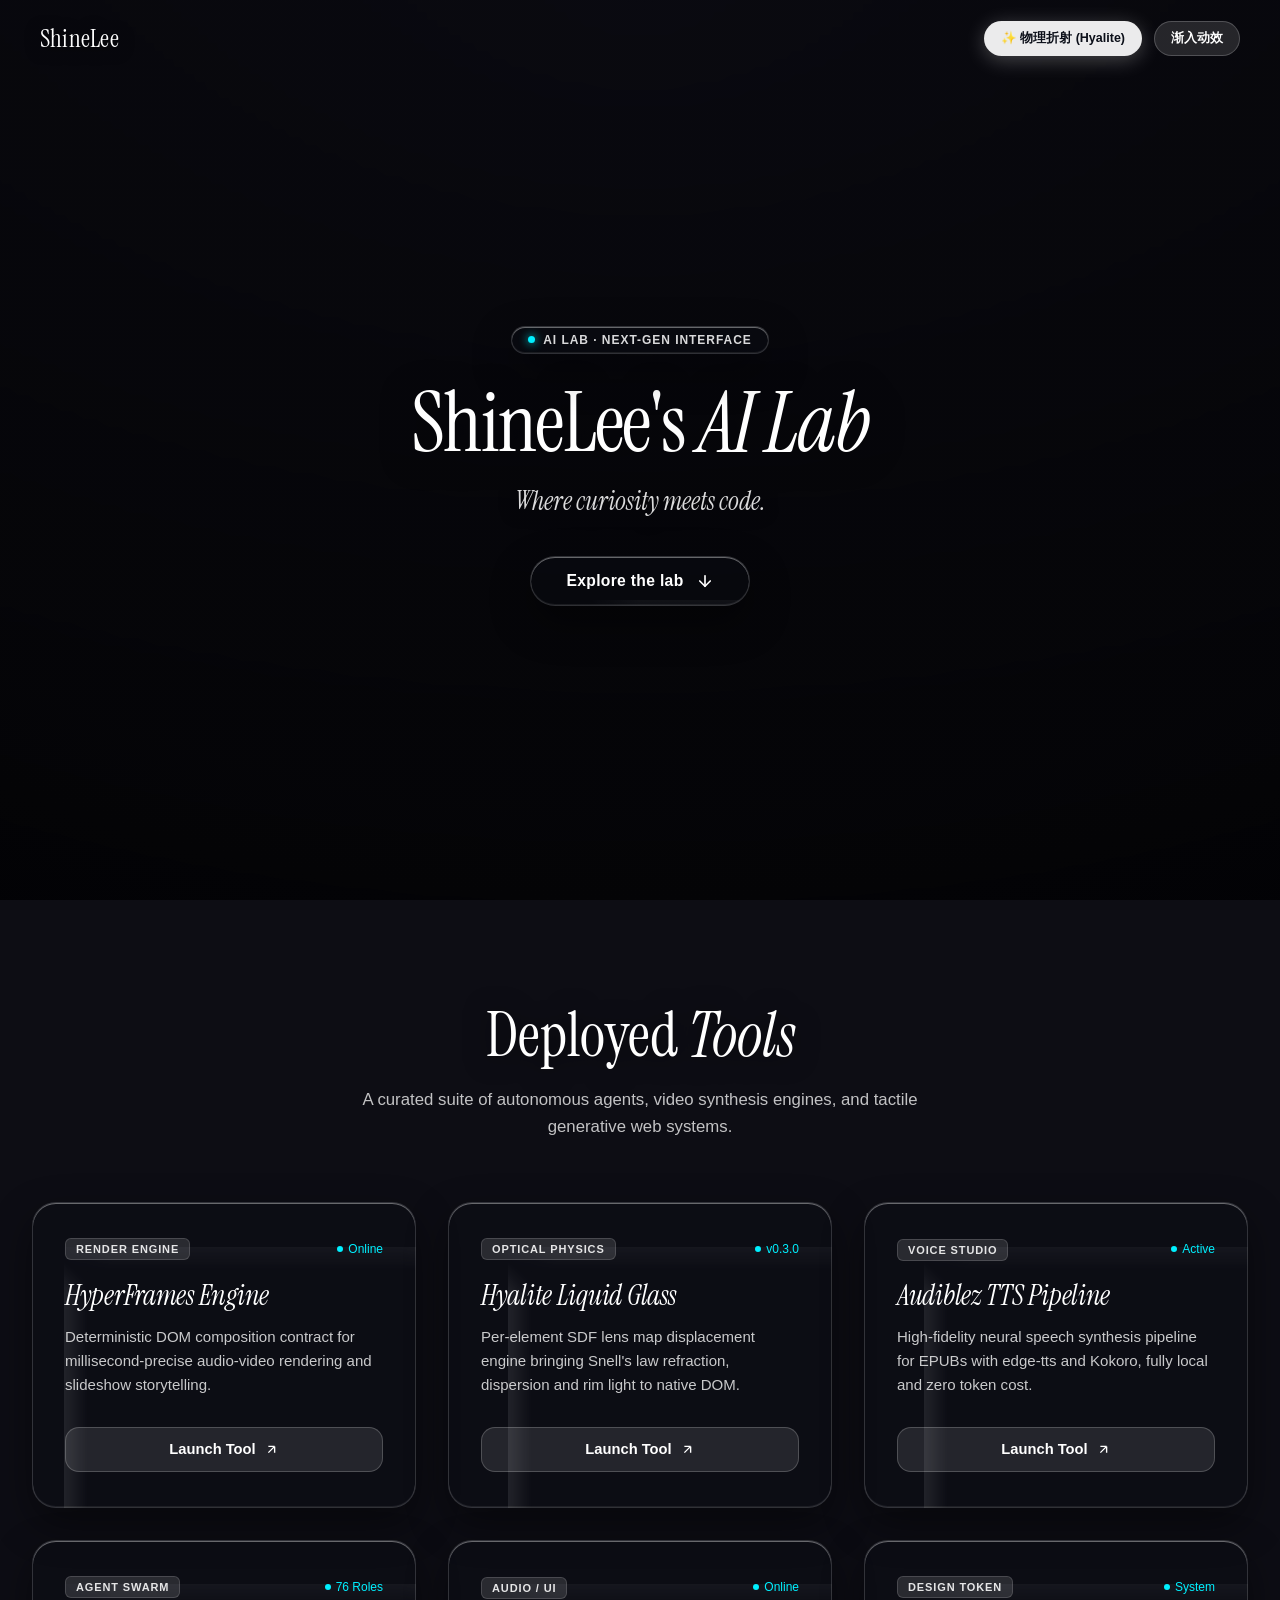
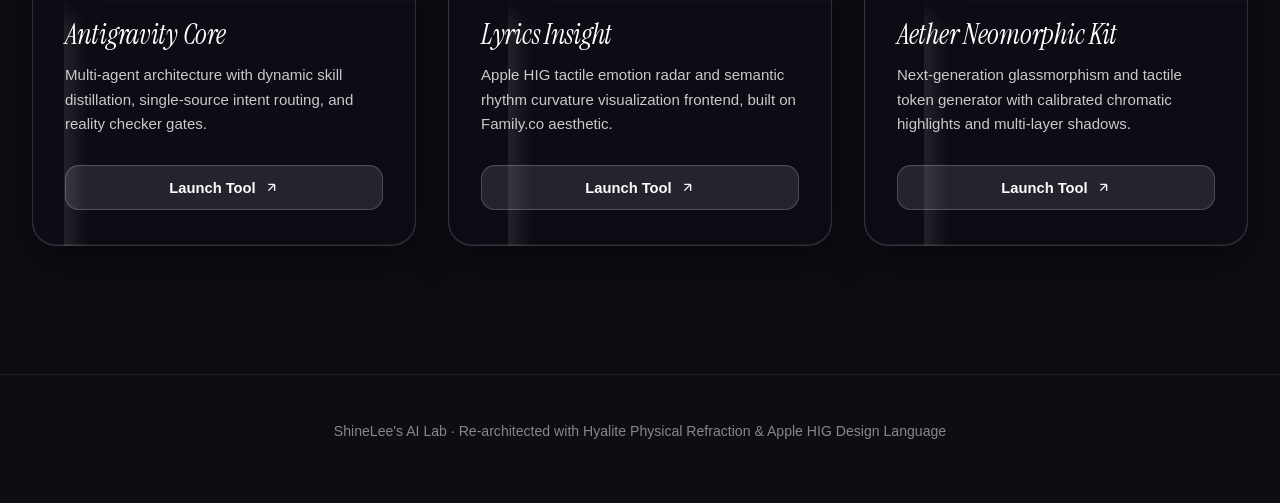
==== overview.html @ 32c7a0e2 "feat: 升级液态玻璃为 Hyalite 物理真实折射引擎 (Snell's Law Refraction)" ====
<!DOCTYPE html>
<html lang="zh-CN">
<head>
  <meta charset="UTF-8" />
  <meta name="viewport" content="width=device-width, initial-scale=1.0" />
  <meta name="description" content="ShineLee's AI Lab - Where curiosity meets code." />
  <meta name="theme-color" content="#0d0d14" />
  <title>ShineLee's AI Lab · Liquid Glass Redesign</title>

  <!-- 引入谷歌衬线字体与 Hyalite 物理折射引擎 -->
  <link rel="preconnect" href="https://fonts.googleapis.com">
  <link rel="preconnect" href="https://fonts.gstatic.com" crossorigin>
  <link href="https://fonts.googleapis.com/css2?family=Instrument+Serif:ital@0;1&display=swap" rel="stylesheet">
  <script src="hyalite.js"></script>

  <style>
    * { box-sizing: border-box; margin: 0; padding: 0; }
    html { scroll-behavior: smooth; }

    body {
      background: #0d0d14;
      min-height: 100vh;
      color: #f8fafc;
      font-family: -apple-system, BlinkMacSystemFont, 'SF Pro Text', 'Segoe UI', Roboto, 'PingFang SC', sans-serif;
      overflow-x: hidden;
      position: relative;
    }

    /* ---- 4K 原版高精度宇宙流体背景视频 ---- */
    #bgVideo {
      position: fixed;
      inset: 0;
      width: 100%;
      height: 100%;
      object-fit: cover;
      transform: scale(1.05);
      z-index: 0;
      opacity: 0;
      transition: opacity 1.2s cubic-bezier(0.16, 1, 0.3, 1);
    }

    .video-overlay {
      position: fixed;
      inset: 0;
      z-index: 1;
      pointer-events: none;
      background:
        radial-gradient(120% 120% at 50% 0%, rgba(10, 10, 18, 0.35) 0%, rgba(5, 5, 8, 0.72) 75%, rgba(2, 2, 4, 0.92) 100%),
        linear-gradient(180deg, rgba(0, 0, 0, 0.2) 0%, rgba(0, 0, 0, 0.65) 100%);
    }

    .serif { font-family: 'Instrument Serif', serif; }

    /* ---- 导航与顶部控件 ---- */
    .header-nav {
      position: fixed;
      top: 0;
      left: 0;
      right: 0;
      height: 76px;
      padding: 0 2.5rem;
      display: flex;
      align-items: center;
      justify-content: space-between;
      z-index: 100;
      pointer-events: none;
    }

    .wordmark {
      pointer-events: auto;
      font-size: 1.55rem;
      font-weight: 500;
      letter-spacing: 0.01em;
      color: #fff;
      text-decoration: none;
      text-shadow: 0 2px 16px rgba(0, 0, 0, 0.75);
      transition: opacity 0.2s ease, transform 0.2s ease;
    }
    .wordmark:hover { opacity: 0.85; transform: scale(0.98); }

    .top-controls {
      pointer-events: auto;
      display: flex;
      align-items: center;
      gap: 12px;
    }

    /* ---- 对比切换 HUD 按钮 ---- */
    .hud-btn {
      padding: 8px 16px;
      border-radius: 999px;
      font-size: 12.5px;
      font-weight: 600;
      cursor: pointer;
      display: inline-flex;
      align-items: center;
      gap: 6px;
      transition: all 0.25s cubic-bezier(0.16, 1, 0.3, 1);
      user-select: none;
    }

    .hud-btn.active-hyalite {
      background: rgba(255, 255, 255, 0.92);
      color: #0b0f19;
      border: 1px solid transparent;
      box-shadow: 0 4px 20px rgba(255, 255, 255, 0.25);
    }

    .hud-btn.active-plain {
      background: rgba(255, 100, 100, 0.2);
      color: #ff9999;
      border: 1px solid rgba(255, 100, 100, 0.4);
    }

    .hud-btn.secondary {
      background: rgba(255, 255, 255, 0.12);
      color: #fff;
      border: 1px solid rgba(255, 255, 255, 0.2);
    }
    .hud-btn.secondary:hover {
      background: rgba(255, 255, 255, 0.22);
    }

    /* ============================================================
       核心样式：真·物理液态玻璃 (Hyalite Mode)
       ============================================================ */
    .liquid-glass {
      /* 核心：优先消费 Hyalite 注入的 --hyalite 变量，实现斯涅尔物理折射 */
      backdrop-filter: var(--hyalite, blur(10px));
      -webkit-backdrop-filter: var(--hyalite, blur(10px));

      /* 真实玻璃微暗底色 + 顶部精密高光 */
      background: rgba(13, 14, 22, 0.38);
      border: 1px solid rgba(255, 255, 255, 0.16);
      box-shadow: 0 16px 40px rgba(0, 0, 0, 0.42),
                  inset 0 1px 0 rgba(255, 255, 255, 0.38),
                  inset 0 -1px 0 rgba(255, 255, 255, 0.08);
      border-radius: 24px;
      position: relative;
      overflow: hidden;
      transition: transform 0.3s cubic-bezier(0.16, 1, 0.3, 1),
                  box-shadow 0.3s ease,
                  background 0.3s ease;
    }

    /* ============================================================
       对标样式：原站模式 (Plain Blur Mode)
       ============================================================ */
    body.plain-mode .liquid-glass {
      backdrop-filter: blur(8px) !important;
      -webkit-backdrop-filter: blur(8px) !important;
      background: rgba(255, 255, 255, 0.02) !important;
      border: none !important;
      box-shadow: inset 0 1px 1px rgba(255, 255, 255, 0.12) !important;
    }
    body.plain-mode .liquid-glass::before {
      content: '';
      position: absolute;
      inset: 0;
      border-radius: inherit;
      padding: 1.4px;
      background: linear-gradient(
        180deg,
        rgba(255, 255, 255, 0.45) 0%,
        rgba(255, 255, 255, 0.15) 20%,
        rgba(255, 255, 255, 0) 40%,
        rgba(255, 255, 255, 0) 60%,
        rgba(255, 255, 255, 0.15) 80%,
        rgba(255, 255, 255, 0.45) 100%
      );
      -webkit-mask:
        linear-gradient(#fff 0 0) content-box,
        linear-gradient(#fff 0 0);
      -webkit-mask-composite: xor;
      mask-composite: exclude;
      pointer-events: none;
    }

    /* ---- Hero 视觉区 ---- */
    .hero {
      position: relative;
      z-index: 2;
      min-height: 100vh;
      display: flex;
      flex-direction: column;
      align-items: center;
      justify-content: center;
      text-align: center;
      padding: 6rem 1.5rem 4rem;
      gap: 1.2rem;
    }

    .hero-badge {
      display: inline-flex;
      align-items: center;
      gap: 8px;
      padding: 6px 16px;
      border-radius: 999px;
      font-size: 12px;
      font-weight: 600;
      letter-spacing: 0.08em;
      text-transform: uppercase;
      color: rgba(255, 255, 255, 0.85);
      margin-bottom: 0.5rem;
    }

    .hero-badge .dot {
      width: 7px;
      height: 7px;
      border-radius: 50%;
      background: #00f0ff;
      box-shadow: 0 0 10px #00f0ff;
      animation: pulse 2s infinite;
    }

    @keyframes pulse {
      0%, 100% { transform: scale(1); opacity: 1; }
      50% { transform: scale(1.4); opacity: 0.6; }
    }

    .hero-title {
      font-size: clamp(2.8rem, 7.5vw, 5.2rem);
      line-height: 1.02;
      color: #fff;
      font-weight: 400;
      letter-spacing: -0.02em;
      text-shadow: 0 4px 32px rgba(0, 0, 0, 0.6);
    }

    .hero-tagline {
      font-size: clamp(1.15rem, 2.4vw, 1.6rem);
      font-style: italic;
      color: rgba(255, 255, 255, 0.86);
      font-weight: 400;
      text-shadow: 0 2px 18px rgba(0, 0, 0, 0.65);
      max-width: 32rem;
    }

    .enter-btn {
      margin-top: 1.2rem;
      display: inline-flex;
      align-items: center;
      gap: 0.75rem;
      padding: 0.95rem 2.2rem;
      border-radius: 9999px;
      color: #fff;
      font-size: 0.98rem;
      font-weight: 600;
      letter-spacing: 0.02em;
      text-decoration: none;
      cursor: pointer;
    }

    .enter-btn:hover {
      transform: translateY(-3px) scale(1.02);
      box-shadow: 0 20px 50px rgba(0, 0, 0, 0.55),
                  inset 0 1px 0 rgba(255, 255, 255, 0.6);
      background: rgba(20, 22, 35, 0.45);
    }

    .enter-btn svg {
      width: 18px;
      height: 18px;
      transition: transform 0.25s ease;
    }
    .enter-btn:hover svg {
      transform: translateY(3px);
    }

    /* ---- Tools 工具卡片展示区 ---- */
    .tools-section {
      position: relative;
      z-index: 2;
      min-height: 100vh;
      padding: 6rem 2rem 8rem;
      max-width: 82rem;
      margin: 0 auto;
    }

    .section-header {
      text-align: center;
      margin-bottom: 3.8rem;
    }

    .section-title {
      font-size: clamp(2.4rem, 5vw, 3.8rem);
      color: #fff;
      margin-bottom: 0.75rem;
      font-weight: 400;
      text-shadow: 0 2px 24px rgba(0, 0, 0, 0.6);
    }

    .section-desc {
      font-size: 1.05rem;
      color: rgba(255, 255, 255, 0.75);
      max-width: 38rem;
      margin: 0 auto;
      line-height: 1.6;
    }

    /* ---- 响应式网格与工具卡片 ---- */
    .grid {
      display: grid;
      grid-template-columns: repeat(auto-fill, minmax(22rem, 1fr));
      gap: 2rem;
    }

    .repo-card {
      padding: 2.2rem 2rem;
      display: flex;
      flex-direction: column;
      justify-content: space-between;
      min-height: 16rem;
    }

    .repo-card:hover {
      transform: translateY(-6px);
      box-shadow: 0 26px 60px rgba(0, 0, 0, 0.55),
                  inset 0 1px 0 rgba(255, 255, 255, 0.5);
      background: rgba(20, 22, 36, 0.48);
    }

    .repo-meta {
      display: flex;
      align-items: center;
      justify-content: space-between;
      margin-bottom: 1.1rem;
    }

    .repo-badge {
      font-size: 11px;
      font-weight: 700;
      letter-spacing: 0.08em;
      text-transform: uppercase;
      padding: 4px 10px;
      border-radius: 6px;
      background: rgba(255, 255, 255, 0.12);
      color: rgba(255, 255, 255, 0.88);
      border: 1px solid rgba(255, 255, 255, 0.15);
    }

    .repo-status {
      font-size: 12px;
      color: #00f0ff;
      display: inline-flex;
      align-items: center;
      gap: 5px;
    }
    .repo-status::before {
      content: '';
      width: 6px;
      height: 6px;
      border-radius: 50%;
      background: #00f0ff;
    }

    .repo-name {
      font-size: 1.75rem;
      font-style: italic;
      color: #fff;
      margin-bottom: 0.65rem;
      font-weight: 400;
      letter-spacing: -0.01em;
    }

    .repo-desc {
      font-size: 0.94rem;
      color: rgba(255, 255, 255, 0.78);
      line-height: 1.62;
      margin-bottom: 1.8rem;
    }

    .repo-link {
      display: inline-flex;
      align-items: center;
      justify-content: center;
      gap: 8px;
      width: 100%;
      padding: 0.85rem 1.2rem;
      border-radius: 14px;
      background: rgba(255, 255, 255, 0.1);
      color: #fff;
      font-weight: 600;
      font-size: 0.92rem;
      border: 1px solid rgba(255, 255, 255, 0.2);
      text-decoration: none;
      transition: all 0.25s ease;
      cursor: pointer;
    }

    .repo-link:hover {
      background: rgba(255, 255, 255, 0.92);
      color: #0b0f19;
      border-color: transparent;
      transform: translateY(-2px);
      box-shadow: 0 8px 24px rgba(255, 255, 255, 0.25);
    }

    /* ---- 底部版权 ---- */
    footer {
      position: relative;
      z-index: 2;
      text-align: center;
      padding: 3rem 1.5rem 4rem;
      font-size: 0.88rem;
      color: rgba(255, 255, 255, 0.5);
      border-top: 1px solid rgba(255, 255, 255, 0.08);
    }
  </style>
</head>
<body>

  <!-- 4K 视频背景 -->
  <video
    id="bgVideo"
    autoplay
    loop
    muted
    playsinline
    preload="auto"
    src="https://d8j0ntlcm91z4.cloudfront.net/user_38xzZboKViGWJOttwIXH07lWA1P/hf_20260328_115001_bcdaa3b4-03de-47e7-ad63-ae3e392c32d4.mp4"
  ></video>
  <div class="video-overlay"></div>

  <!-- 顶部导航栏 -->
  <header class="header-nav">
    <a href="#" class="wordmark serif">ShineLee</a>

    <div class="top-controls">
      <!-- 模式对比切换按钮 -->
      <div class="hud-btn active-hyalite" id="toggleModeBtn">
        ✨ 物理折射 (Hyalite)
      </div>
      <!-- 渐入动画重演按钮 -->
      <div class="hud-btn secondary" id="btnMaterializeAll">
        渐入动效
      </div>
    </div>
  </header>

  <!-- Hero 首屏区域 -->
  <main class="hero">
    <div class="hero-badge liquid-glass">
      <span class="dot"></span>
      AI Lab · Next-Gen Interface
    </div>

    <h1 class="hero-title serif">ShineLee's <span class="serif" style="font-style:italic">AI Lab</span></h1>
    <p class="hero-tagline serif">Where curiosity meets code.</p>

    <a href="#tools" class="liquid-glass enter-btn" id="enterBtn">
      Explore the lab
      <svg viewBox="0 0 24 24" fill="none" stroke="currentColor" stroke-width="2.2" stroke-linecap="round" stroke-linejoin="round">
        <path d="M12 5v14"/><path d="m19 12-7 7-7-7"/>
      </svg>
    </a>
  </main>

  <!-- Tools 展示网格区域 -->
  <section class="tools-section" id="tools">
    <div class="section-header">
      <h2 class="section-title serif">Deployed <span class="serif" style="font-style:italic">Tools</span></h2>
      <p class="section-desc">
        A curated suite of autonomous agents, video synthesis engines, and tactile generative web systems.
      </p>
    </div>

    <div class="grid">
      <!-- Card 1 -->
      <div class="liquid-glass repo-card">
        <div>
          <div class="repo-meta">
            <span class="repo-badge">Render Engine</span>
            <span class="repo-status">Online</span>
          </div>
          <h3 class="repo-name serif">HyperFrames Engine</h3>
          <p class="repo-desc">
            Deterministic DOM composition contract for millisecond-precise audio-video rendering and slideshow storytelling.
          </p>
        </div>
        <a href="https://github.com/VII-Cae/hyalite--liquid-glass" class="repo-link" target="_blank">
          Launch Tool
          <svg width="15" height="15" viewBox="0 0 24 24" fill="none" stroke="currentColor" stroke-width="2.2"><path d="M7 17L17 7M17 7H7M17 7V17"/></svg>
        </a>
      </div>

      <!-- Card 2 -->
      <div class="liquid-glass repo-card">
        <div>
          <div class="repo-meta">
            <span class="repo-badge">Optical Physics</span>
            <span class="repo-status">v0.3.0</span>
          </div>
          <h3 class="repo-name serif">Hyalite Liquid Glass</h3>
          <p class="repo-desc">
            Per-element SDF lens map displacement engine bringing Snell's law refraction, dispersion and rim light to native DOM.
          </p>
        </div>
        <a href="quickstart.html" class="repo-link">
          Launch Tool
          <svg width="15" height="15" viewBox="0 0 24 24" fill="none" stroke="currentColor" stroke-width="2.2"><path d="M7 17L17 7M17 7H7M17 7V17"/></svg>
        </a>
      </div>

      <!-- Card 3 -->
      <div class="liquid-glass repo-card">
        <div>
          <div class="repo-meta">
            <span class="repo-badge">Voice Studio</span>
            <span class="repo-status">Active</span>
          </div>
          <h3 class="repo-name serif">Audiblez TTS Pipeline</h3>
          <p class="repo-desc">
            High-fidelity neural speech synthesis pipeline for EPUBs with edge-tts and Kokoro, fully local and zero token cost.
          </p>
        </div>
        <a href="#" class="repo-link">
          Launch Tool
          <svg width="15" height="15" viewBox="0 0 24 24" fill="none" stroke="currentColor" stroke-width="2.2"><path d="M7 17L17 7M17 7H7M17 7V17"/></svg>
        </a>
      </div>

      <!-- Card 4 -->
      <div class="liquid-glass repo-card">
        <div>
          <div class="repo-meta">
            <span class="repo-badge">Agent Swarm</span>
            <span class="repo-status">76 Roles</span>
          </div>
          <h3 class="repo-name serif">Antigravity Core</h3>
          <p class="repo-desc">
            Multi-agent architecture with dynamic skill distillation, single-source intent routing, and reality checker gates.
          </p>
        </div>
        <a href="#" class="repo-link">
          Launch Tool
          <svg width="15" height="15" viewBox="0 0 24 24" fill="none" stroke="currentColor" stroke-width="2.2"><path d="M7 17L17 7M17 7H7M17 7V17"/></svg>
        </a>
      </div>

      <!-- Card 5 -->
      <div class="liquid-glass repo-card">
        <div>
          <div class="repo-meta">
            <span class="repo-badge">Audio / UI</span>
            <span class="repo-status">Online</span>
          </div>
          <h3 class="repo-name serif">Lyrics Insight</h3>
          <p class="repo-desc">
            Apple HIG tactile emotion radar and semantic rhythm curvature visualization frontend, built on Family.co aesthetic.
          </p>
        </div>
        <a href="#" class="repo-link">
          Launch Tool
          <svg width="15" height="15" viewBox="0 0 24 24" fill="none" stroke="currentColor" stroke-width="2.2"><path d="M7 17L17 7M17 7H7M17 7V17"/></svg>
        </a>
      </div>

      <!-- Card 6 -->
      <div class="liquid-glass repo-card">
        <div>
          <div class="repo-meta">
            <span class="repo-badge">Design Token</span>
            <span class="repo-status">System</span>
          </div>
          <h3 class="repo-name serif">Aether Neomorphic Kit</h3>
          <p class="repo-desc">
            Next-generation glassmorphism and tactile token generator with calibrated chromatic highlights and multi-layer shadows.
          </p>
        </div>
        <a href="#" class="repo-link">
          Launch Tool
          <svg width="15" height="15" viewBox="0 0 24 24" fill="none" stroke="currentColor" stroke-width="2.2"><path d="M7 17L17 7M17 7H7M17 7V17"/></svg>
        </a>
      </div>
    </div>
  </section>

  <footer>
    <p>ShineLee's AI Lab · Re-architected with Hyalite Physical Refraction & Apple HIG Design Language</p>
  </footer>

  <script>
    // ============================================================
    // 1. 视频加载与淡入系统
    // ============================================================
    const video = document.getElementById('bgVideo');
    video.addEventListener('canplay', () => {
      video.style.opacity = '1';
    });
    // 兜底重试
    video.play().catch(() => {
      const retry = () => { video.play(); window.removeEventListener('click', retry); };
      window.addEventListener('click', retry);
    });

    // ============================================================
    // 2. 激活 Hyalite 物理折射引擎
    // ============================================================
    const HYALITE_OPTS = {
      bevel: 24,       // 24px 倒角宽度
      thickness: 15,   // 15px 玻璃厚度，产生充盈的向内拉扯偏折
      blur: 1,         // 1px 中心微磨砂（文字极其清晰）
      dispersion: 0.08,// 8% 三原色色散微彩虹
      rim: 0.42,       // 0.42 几何法线高光
      light: -145,     // 左下方逆光投射，打造浮空感
      smooth: 1,       // 开启两段式位移抗锯齿
      materialize: 450 // 450ms 入场折射渐入
    };

    let watcher = null;
    let isHyaliteOn = true;

    function enableHyalite() {
      document.body.classList.remove('plain-mode');
      watcher = Hyalite.watch(document.body, '.liquid-glass', HYALITE_OPTS);
      isHyaliteOn = true;
    }

    function disableHyalite() {
      if (watcher) watcher.stop();
      Hyalite.unwatch();
      document.querySelectorAll('.liquid-glass').forEach(el => {
        Hyalite.detach(el);
      });
      document.body.classList.add('plain-mode');
      isHyaliteOn = false;
    }

    // 页面引导挂载
    enableHyalite();

    // ============================================================
    // 3. 对比切换模式 (Hyalite 真实折射 vs 原站纯模糊)
    // ============================================================
    const toggleBtn = document.getElementById('toggleModeBtn');
    toggleBtn.addEventListener('click', () => {
      if (isHyaliteOn) {
        disableHyalite();
        toggleBtn.textContent = '❌ 原站模式 (纯高斯模糊)';
        toggleBtn.className = 'hud-btn active-plain';
      } else {
        enableHyalite();
        toggleBtn.textContent = '✨ 物理折射 (Hyalite)';
        toggleBtn.className = 'hud-btn active-hyalite';
      }
    });

    // ============================================================
    // 4. 重放渐入动效
    // ============================================================
    document.getElementById('btnMaterializeAll').addEventListener('click', () => {
      if (!isHyaliteOn) enableHyalite();
      document.querySelectorAll('.liquid-glass').forEach(el => {
        Hyalite.detach(el);
        Hyalite.attach(el, Object.assign({}, HYALITE_OPTS, { materialize: 500 }));
      });
    });
  </script>
</body>
</html>
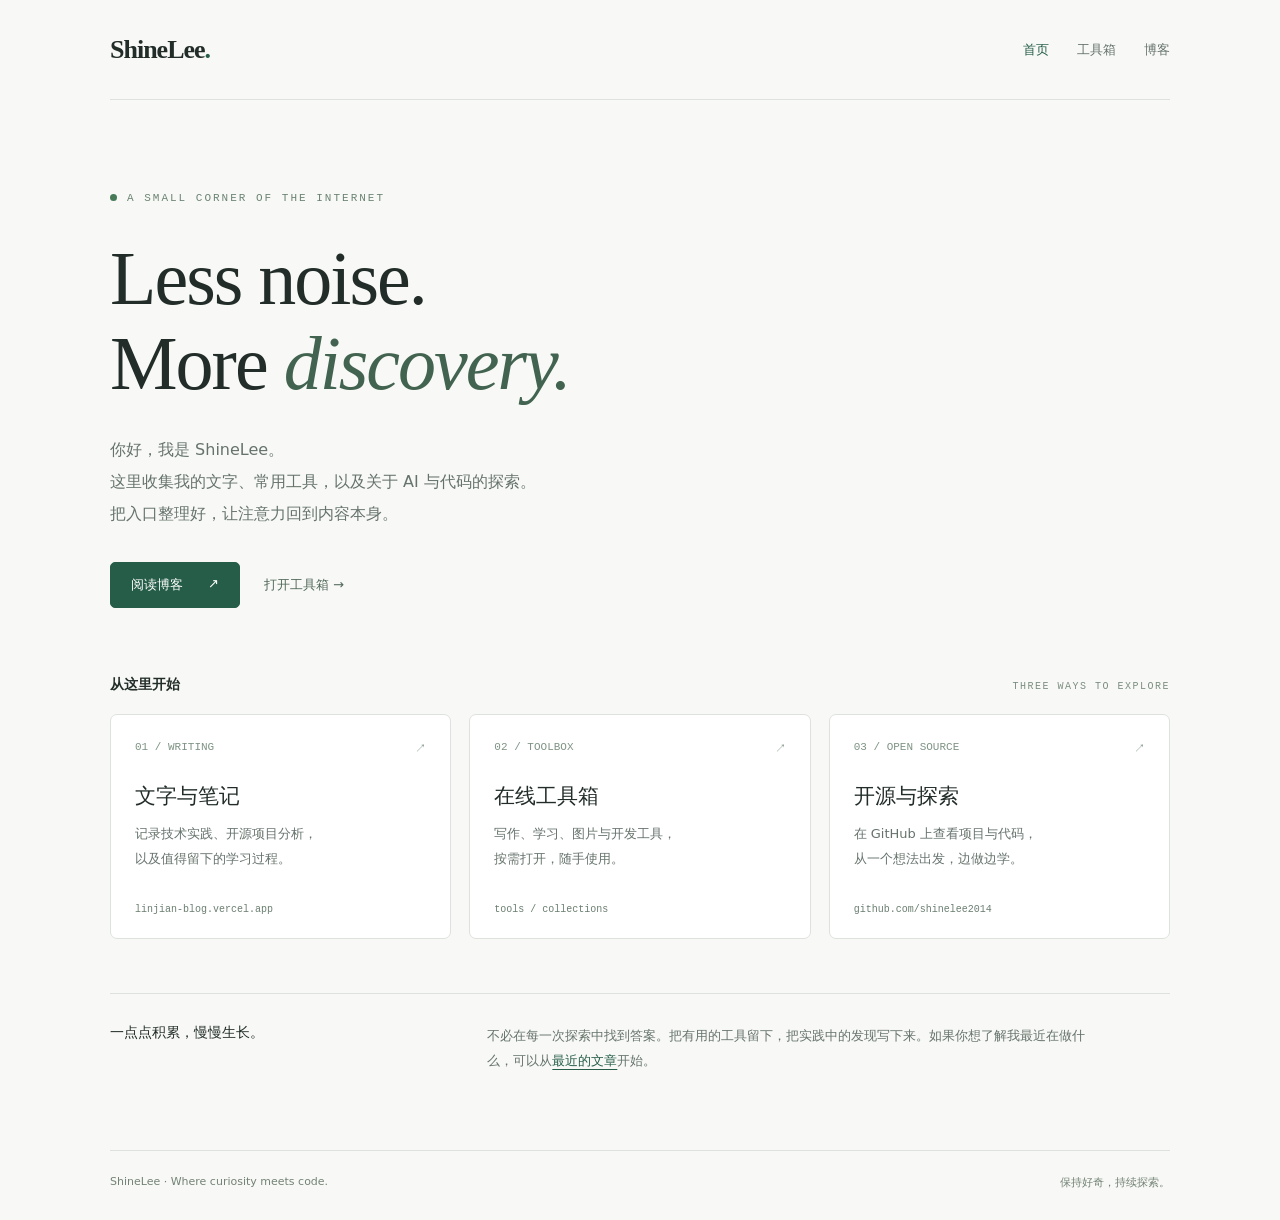
==== commit 90f484d1: "Simplify personal portal and serve tool directory without runtime API calls" ====
--- a/overview.html
+++ b/overview.html
@@ -1,661 +1,3 @@
-<!DOCTYPE html>
-<html lang="zh-CN">
-<head>
-  <meta charset="UTF-8" />
-  <meta name="viewport" content="width=device-width, initial-scale=1.0" />
-  <meta name="description" content="ShineLee's AI Lab - Where curiosity meets code." />
-  <meta name="theme-color" content="#0d0d14" />
-  <title>ShineLee's AI Lab · Liquid Glass Redesign</title>
-
-  <!-- 引入谷歌衬线字体与 Hyalite 物理折射引擎 -->
-  <link rel="preconnect" href="https://fonts.googleapis.com">
-  <link rel="preconnect" href="https://fonts.gstatic.com" crossorigin>
-  <link href="https://fonts.googleapis.com/css2?family=Instrument+Serif:ital@0;1&display=swap" rel="stylesheet">
-  <script src="hyalite.js"></script>
-
-  <style>
-    * { box-sizing: border-box; margin: 0; padding: 0; }
-    html { scroll-behavior: smooth; }
-
-    body {
-      background: #0d0d14;
-      min-height: 100vh;
-      color: #f8fafc;
-      font-family: -apple-system, BlinkMacSystemFont, 'SF Pro Text', 'Segoe UI', Roboto, 'PingFang SC', sans-serif;
-      overflow-x: hidden;
-      position: relative;
-    }
-
-    /* ---- 4K 原版高精度宇宙流体背景视频 ---- */
-    #bgVideo {
-      position: fixed;
-      inset: 0;
-      width: 100%;
-      height: 100%;
-      object-fit: cover;
-      transform: scale(1.05);
-      z-index: 0;
-      opacity: 0;
-      transition: opacity 1.2s cubic-bezier(0.16, 1, 0.3, 1);
-    }
-
-    .video-overlay {
-      position: fixed;
-      inset: 0;
-      z-index: 1;
-      pointer-events: none;
-      background:
-        radial-gradient(120% 120% at 50% 0%, rgba(10, 10, 18, 0.35) 0%, rgba(5, 5, 8, 0.72) 75%, rgba(2, 2, 4, 0.92) 100%),
-        linear-gradient(180deg, rgba(0, 0, 0, 0.2) 0%, rgba(0, 0, 0, 0.65) 100%);
-    }
-
-    .serif { font-family: 'Instrument Serif', serif; }
-
-    /* ---- 导航与顶部控件 ---- */
-    .header-nav {
-      position: fixed;
-      top: 0;
-      left: 0;
-      right: 0;
-      height: 76px;
-      padding: 0 2.5rem;
-      display: flex;
-      align-items: center;
-      justify-content: space-between;
-      z-index: 100;
-      pointer-events: none;
-    }
-
-    .wordmark {
-      pointer-events: auto;
-      font-size: 1.55rem;
-      font-weight: 500;
-      letter-spacing: 0.01em;
-      color: #fff;
-      text-decoration: none;
-      text-shadow: 0 2px 16px rgba(0, 0, 0, 0.75);
-      transition: opacity 0.2s ease, transform 0.2s ease;
-    }
-    .wordmark:hover { opacity: 0.85; transform: scale(0.98); }
-
-    .top-controls {
-      pointer-events: auto;
-      display: flex;
-      align-items: center;
-      gap: 12px;
-    }
-
-    /* ---- 对比切换 HUD 按钮 ---- */
-    .hud-btn {
-      padding: 8px 16px;
-      border-radius: 999px;
-      font-size: 12.5px;
-      font-weight: 600;
-      cursor: pointer;
-      display: inline-flex;
-      align-items: center;
-      gap: 6px;
-      transition: all 0.25s cubic-bezier(0.16, 1, 0.3, 1);
-      user-select: none;
-    }
-
-    .hud-btn.active-hyalite {
-      background: rgba(255, 255, 255, 0.92);
-      color: #0b0f19;
-      border: 1px solid transparent;
-      box-shadow: 0 4px 20px rgba(255, 255, 255, 0.25);
-    }
-
-    .hud-btn.active-plain {
-      background: rgba(255, 100, 100, 0.2);
-      color: #ff9999;
-      border: 1px solid rgba(255, 100, 100, 0.4);
-    }
-
-    .hud-btn.secondary {
-      background: rgba(255, 255, 255, 0.12);
-      color: #fff;
-      border: 1px solid rgba(255, 255, 255, 0.2);
-    }
-    .hud-btn.secondary:hover {
-      background: rgba(255, 255, 255, 0.22);
-    }
-
-    /* ============================================================
-       核心样式：真·物理液态玻璃 (Hyalite Mode)
-       ============================================================ */
-    .liquid-glass {
-      /* 核心：优先消费 Hyalite 注入的 --hyalite 变量，实现斯涅尔物理折射 */
-      backdrop-filter: var(--hyalite, blur(10px));
-      -webkit-backdrop-filter: var(--hyalite, blur(10px));
-
-      /* 真实玻璃微暗底色 + 顶部精密高光 */
-      background: rgba(13, 14, 22, 0.38);
-      border: 1px solid rgba(255, 255, 255, 0.16);
-      box-shadow: 0 16px 40px rgba(0, 0, 0, 0.42),
-                  inset 0 1px 0 rgba(255, 255, 255, 0.38),
-                  inset 0 -1px 0 rgba(255, 255, 255, 0.08);
-      border-radius: 24px;
-      position: relative;
-      overflow: hidden;
-      transition: transform 0.3s cubic-bezier(0.16, 1, 0.3, 1),
-                  box-shadow 0.3s ease,
-                  background 0.3s ease;
-    }
-
-    /* ============================================================
-       对标样式：原站模式 (Plain Blur Mode)
-       ============================================================ */
-    body.plain-mode .liquid-glass {
-      backdrop-filter: blur(8px) !important;
-      -webkit-backdrop-filter: blur(8px) !important;
-      background: rgba(255, 255, 255, 0.02) !important;
-      border: none !important;
-      box-shadow: inset 0 1px 1px rgba(255, 255, 255, 0.12) !important;
-    }
-    body.plain-mode .liquid-glass::before {
-      content: '';
-      position: absolute;
-      inset: 0;
-      border-radius: inherit;
-      padding: 1.4px;
-      background: linear-gradient(
-        180deg,
-        rgba(255, 255, 255, 0.45) 0%,
-        rgba(255, 255, 255, 0.15) 20%,
-        rgba(255, 255, 255, 0) 40%,
-        rgba(255, 255, 255, 0) 60%,
-        rgba(255, 255, 255, 0.15) 80%,
-        rgba(255, 255, 255, 0.45) 100%
-      );
-      -webkit-mask:
-        linear-gradient(#fff 0 0) content-box,
-        linear-gradient(#fff 0 0);
-      -webkit-mask-composite: xor;
-      mask-composite: exclude;
-      pointer-events: none;
-    }
-
-    /* ---- Hero 视觉区 ---- */
-    .hero {
-      position: relative;
-      z-index: 2;
-      min-height: 100vh;
-      display: flex;
-      flex-direction: column;
-      align-items: center;
-      justify-content: center;
-      text-align: center;
-      padding: 6rem 1.5rem 4rem;
-      gap: 1.2rem;
-    }
-
-    .hero-badge {
-      display: inline-flex;
-      align-items: center;
-      gap: 8px;
-      padding: 6px 16px;
-      border-radius: 999px;
-      font-size: 12px;
-      font-weight: 600;
-      letter-spacing: 0.08em;
-      text-transform: uppercase;
-      color: rgba(255, 255, 255, 0.85);
-      margin-bottom: 0.5rem;
-    }
-
-    .hero-badge .dot {
-      width: 7px;
-      height: 7px;
-      border-radius: 50%;
-      background: #00f0ff;
-      box-shadow: 0 0 10px #00f0ff;
-      animation: pulse 2s infinite;
-    }
-
-    @keyframes pulse {
-      0%, 100% { transform: scale(1); opacity: 1; }
-      50% { transform: scale(1.4); opacity: 0.6; }
-    }
-
-    .hero-title {
-      font-size: clamp(2.8rem, 7.5vw, 5.2rem);
-      line-height: 1.02;
-      color: #fff;
-      font-weight: 400;
-      letter-spacing: -0.02em;
-      text-shadow: 0 4px 32px rgba(0, 0, 0, 0.6);
-    }
-
-    .hero-tagline {
-      font-size: clamp(1.15rem, 2.4vw, 1.6rem);
-      font-style: italic;
-      color: rgba(255, 255, 255, 0.86);
-      font-weight: 400;
-      text-shadow: 0 2px 18px rgba(0, 0, 0, 0.65);
-      max-width: 32rem;
-    }
-
-    .enter-btn {
-      margin-top: 1.2rem;
-      display: inline-flex;
-      align-items: center;
-      gap: 0.75rem;
-      padding: 0.95rem 2.2rem;
-      border-radius: 9999px;
-      color: #fff;
-      font-size: 0.98rem;
-      font-weight: 600;
-      letter-spacing: 0.02em;
-      text-decoration: none;
-      cursor: pointer;
-    }
-
-    .enter-btn:hover {
-      transform: translateY(-3px) scale(1.02);
-      box-shadow: 0 20px 50px rgba(0, 0, 0, 0.55),
-                  inset 0 1px 0 rgba(255, 255, 255, 0.6);
-      background: rgba(20, 22, 35, 0.45);
-    }
-
-    .enter-btn svg {
-      width: 18px;
-      height: 18px;
-      transition: transform 0.25s ease;
-    }
-    .enter-btn:hover svg {
-      transform: translateY(3px);
-    }
-
-    /* ---- Tools 工具卡片展示区 ---- */
-    .tools-section {
-      position: relative;
-      z-index: 2;
-      min-height: 100vh;
-      padding: 6rem 2rem 8rem;
-      max-width: 82rem;
-      margin: 0 auto;
-    }
-
-    .section-header {
-      text-align: center;
-      margin-bottom: 3.8rem;
-    }
-
-    .section-title {
-      font-size: clamp(2.4rem, 5vw, 3.8rem);
-      color: #fff;
-      margin-bottom: 0.75rem;
-      font-weight: 400;
-      text-shadow: 0 2px 24px rgba(0, 0, 0, 0.6);
-    }
-
-    .section-desc {
-      font-size: 1.05rem;
-      color: rgba(255, 255, 255, 0.75);
-      max-width: 38rem;
-      margin: 0 auto;
-      line-height: 1.6;
-    }
-
-    /* ---- 响应式网格与工具卡片 ---- */
-    .grid {
-      display: grid;
-      grid-template-columns: repeat(auto-fill, minmax(22rem, 1fr));
-      gap: 2rem;
-    }
-
-    .repo-card {
-      padding: 2.2rem 2rem;
-      display: flex;
-      flex-direction: column;
-      justify-content: space-between;
-      min-height: 16rem;
-    }
-
-    .repo-card:hover {
-      transform: translateY(-6px);
-      box-shadow: 0 26px 60px rgba(0, 0, 0, 0.55),
-                  inset 0 1px 0 rgba(255, 255, 255, 0.5);
-      background: rgba(20, 22, 36, 0.48);
-    }
-
-    .repo-meta {
-      display: flex;
-      align-items: center;
-      justify-content: space-between;
-      margin-bottom: 1.1rem;
-    }
-
-    .repo-badge {
-      font-size: 11px;
-      font-weight: 700;
-      letter-spacing: 0.08em;
-      text-transform: uppercase;
-      padding: 4px 10px;
-      border-radius: 6px;
-      background: rgba(255, 255, 255, 0.12);
-      color: rgba(255, 255, 255, 0.88);
-      border: 1px solid rgba(255, 255, 255, 0.15);
-    }
-
-    .repo-status {
-      font-size: 12px;
-      color: #00f0ff;
-      display: inline-flex;
-      align-items: center;
-      gap: 5px;
-    }
-    .repo-status::before {
-      content: '';
-      width: 6px;
-      height: 6px;
-      border-radius: 50%;
-      background: #00f0ff;
-    }
-
-    .repo-name {
-      font-size: 1.75rem;
-      font-style: italic;
-      color: #fff;
-      margin-bottom: 0.65rem;
-      font-weight: 400;
-      letter-spacing: -0.01em;
-    }
-
-    .repo-desc {
-      font-size: 0.94rem;
-      color: rgba(255, 255, 255, 0.78);
-      line-height: 1.62;
-      margin-bottom: 1.8rem;
-    }
-
-    .repo-link {
-      display: inline-flex;
-      align-items: center;
-      justify-content: center;
-      gap: 8px;
-      width: 100%;
-      padding: 0.85rem 1.2rem;
-      border-radius: 14px;
-      background: rgba(255, 255, 255, 0.1);
-      color: #fff;
-      font-weight: 600;
-      font-size: 0.92rem;
-      border: 1px solid rgba(255, 255, 255, 0.2);
-      text-decoration: none;
-      transition: all 0.25s ease;
-      cursor: pointer;
-    }
-
-    .repo-link:hover {
-      background: rgba(255, 255, 255, 0.92);
-      color: #0b0f19;
-      border-color: transparent;
-      transform: translateY(-2px);
-      box-shadow: 0 8px 24px rgba(255, 255, 255, 0.25);
-    }
-
-    /* ---- 底部版权 ---- */
-    footer {
-      position: relative;
-      z-index: 2;
-      text-align: center;
-      padding: 3rem 1.5rem 4rem;
-      font-size: 0.88rem;
-      color: rgba(255, 255, 255, 0.5);
-      border-top: 1px solid rgba(255, 255, 255, 0.08);
-    }
-  </style>
-</head>
-<body>
-
-  <!-- 4K 视频背景 -->
-  <video
-    id="bgVideo"
-    autoplay
-    loop
-    muted
-    playsinline
-    preload="auto"
-    src="https://d8j0ntlcm91z4.cloudfront.net/user_38xzZboKViGWJOttwIXH07lWA1P/hf_20260328_115001_bcdaa3b4-03de-47e7-ad63-ae3e392c32d4.mp4"
-  ></video>
-  <div class="video-overlay"></div>
-
-  <!-- 顶部导航栏 -->
-  <header class="header-nav">
-    <a href="#" class="wordmark serif">ShineLee</a>
-
-    <div class="top-controls">
-      <!-- 模式对比切换按钮 -->
-      <div class="hud-btn active-hyalite" id="toggleModeBtn">
-        ✨ 物理折射 (Hyalite)
-      </div>
-      <!-- 渐入动画重演按钮 -->
-      <div class="hud-btn secondary" id="btnMaterializeAll">
-        渐入动效
-      </div>
-    </div>
-  </header>
-
-  <!-- Hero 首屏区域 -->
-  <main class="hero">
-    <div class="hero-badge liquid-glass">
-      <span class="dot"></span>
-      AI Lab · Next-Gen Interface
-    </div>
-
-    <h1 class="hero-title serif">ShineLee's <span class="serif" style="font-style:italic">AI Lab</span></h1>
-    <p class="hero-tagline serif">Where curiosity meets code.</p>
-
-    <a href="#tools" class="liquid-glass enter-btn" id="enterBtn">
-      Explore the lab
-      <svg viewBox="0 0 24 24" fill="none" stroke="currentColor" stroke-width="2.2" stroke-linecap="round" stroke-linejoin="round">
-        <path d="M12 5v14"/><path d="m19 12-7 7-7-7"/>
-      </svg>
-    </a>
-  </main>
-
-  <!-- Tools 展示网格区域 -->
-  <section class="tools-section" id="tools">
-    <div class="section-header">
-      <h2 class="section-title serif">Deployed <span class="serif" style="font-style:italic">Tools</span></h2>
-      <p class="section-desc">
-        A curated suite of autonomous agents, video synthesis engines, and tactile generative web systems.
-      </p>
-    </div>
-
-    <div class="grid">
-      <!-- Card 1 -->
-      <div class="liquid-glass repo-card">
-        <div>
-          <div class="repo-meta">
-            <span class="repo-badge">Render Engine</span>
-            <span class="repo-status">Online</span>
-          </div>
-          <h3 class="repo-name serif">HyperFrames Engine</h3>
-          <p class="repo-desc">
-            Deterministic DOM composition contract for millisecond-precise audio-video rendering and slideshow storytelling.
-          </p>
-        </div>
-        <a href="https://github.com/VII-Cae/hyalite--liquid-glass" class="repo-link" target="_blank">
-          Launch Tool
-          <svg width="15" height="15" viewBox="0 0 24 24" fill="none" stroke="currentColor" stroke-width="2.2"><path d="M7 17L17 7M17 7H7M17 7V17"/></svg>
-        </a>
-      </div>
-
-      <!-- Card 2 -->
-      <div class="liquid-glass repo-card">
-        <div>
-          <div class="repo-meta">
-            <span class="repo-badge">Optical Physics</span>
-            <span class="repo-status">v0.3.0</span>
-          </div>
-          <h3 class="repo-name serif">Hyalite Liquid Glass</h3>
-          <p class="repo-desc">
-            Per-element SDF lens map displacement engine bringing Snell's law refraction, dispersion and rim light to native DOM.
-          </p>
-        </div>
-        <a href="quickstart.html" class="repo-link">
-          Launch Tool
-          <svg width="15" height="15" viewBox="0 0 24 24" fill="none" stroke="currentColor" stroke-width="2.2"><path d="M7 17L17 7M17 7H7M17 7V17"/></svg>
-        </a>
-      </div>
-
-      <!-- Card 3 -->
-      <div class="liquid-glass repo-card">
-        <div>
-          <div class="repo-meta">
-            <span class="repo-badge">Voice Studio</span>
-            <span class="repo-status">Active</span>
-          </div>
-          <h3 class="repo-name serif">Audiblez TTS Pipeline</h3>
-          <p class="repo-desc">
-            High-fidelity neural speech synthesis pipeline for EPUBs with edge-tts and Kokoro, fully local and zero token cost.
-          </p>
-        </div>
-        <a href="#" class="repo-link">
-          Launch Tool
-          <svg width="15" height="15" viewBox="0 0 24 24" fill="none" stroke="currentColor" stroke-width="2.2"><path d="M7 17L17 7M17 7H7M17 7V17"/></svg>
-        </a>
-      </div>
-
-      <!-- Card 4 -->
-      <div class="liquid-glass repo-card">
-        <div>
-          <div class="repo-meta">
-            <span class="repo-badge">Agent Swarm</span>
-            <span class="repo-status">76 Roles</span>
-          </div>
-          <h3 class="repo-name serif">Antigravity Core</h3>
-          <p class="repo-desc">
-            Multi-agent architecture with dynamic skill distillation, single-source intent routing, and reality checker gates.
-          </p>
-        </div>
-        <a href="#" class="repo-link">
-          Launch Tool
-          <svg width="15" height="15" viewBox="0 0 24 24" fill="none" stroke="currentColor" stroke-width="2.2"><path d="M7 17L17 7M17 7H7M17 7V17"/></svg>
-        </a>
-      </div>
-
-      <!-- Card 5 -->
-      <div class="liquid-glass repo-card">
-        <div>
-          <div class="repo-meta">
-            <span class="repo-badge">Audio / UI</span>
-            <span class="repo-status">Online</span>
-          </div>
-          <h3 class="repo-name serif">Lyrics Insight</h3>
-          <p class="repo-desc">
-            Apple HIG tactile emotion radar and semantic rhythm curvature visualization frontend, built on Family.co aesthetic.
-          </p>
-        </div>
-        <a href="#" class="repo-link">
-          Launch Tool
-          <svg width="15" height="15" viewBox="0 0 24 24" fill="none" stroke="currentColor" stroke-width="2.2"><path d="M7 17L17 7M17 7H7M17 7V17"/></svg>
-        </a>
-      </div>
-
-      <!-- Card 6 -->
-      <div class="liquid-glass repo-card">
-        <div>
-          <div class="repo-meta">
-            <span class="repo-badge">Design Token</span>
-            <span class="repo-status">System</span>
-          </div>
-          <h3 class="repo-name serif">Aether Neomorphic Kit</h3>
-          <p class="repo-desc">
-            Next-generation glassmorphism and tactile token generator with calibrated chromatic highlights and multi-layer shadows.
-          </p>
-        </div>
-        <a href="#" class="repo-link">
-          Launch Tool
-          <svg width="15" height="15" viewBox="0 0 24 24" fill="none" stroke="currentColor" stroke-width="2.2"><path d="M7 17L17 7M17 7H7M17 7V17"/></svg>
-        </a>
-      </div>
-    </div>
-  </section>
-
-  <footer>
-    <p>ShineLee's AI Lab · Re-architected with Hyalite Physical Refraction & Apple HIG Design Language</p>
-  </footer>
-
-  <script>
-    // ============================================================
-    // 1. 视频加载与淡入系统
-    // ============================================================
-    const video = document.getElementById('bgVideo');
-    video.addEventListener('canplay', () => {
-      video.style.opacity = '1';
-    });
-    // 兜底重试
-    video.play().catch(() => {
-      const retry = () => { video.play(); window.removeEventListener('click', retry); };
-      window.addEventListener('click', retry);
-    });
-
-    // ============================================================
-    // 2. 激活 Hyalite 物理折射引擎
-    // ============================================================
-    const HYALITE_OPTS = {
-      bevel: 24,       // 24px 倒角宽度
-      thickness: 15,   // 15px 玻璃厚度，产生充盈的向内拉扯偏折
-      blur: 1,         // 1px 中心微磨砂（文字极其清晰）
-      dispersion: 0.08,// 8% 三原色色散微彩虹
-      rim: 0.42,       // 0.42 几何法线高光
-      light: -145,     // 左下方逆光投射，打造浮空感
-      smooth: 1,       // 开启两段式位移抗锯齿
-      materialize: 450 // 450ms 入场折射渐入
-    };
-
-    let watcher = null;
-    let isHyaliteOn = true;
-
-    function enableHyalite() {
-      document.body.classList.remove('plain-mode');
-      watcher = Hyalite.watch(document.body, '.liquid-glass', HYALITE_OPTS);
-      isHyaliteOn = true;
-    }
-
-    function disableHyalite() {
-      if (watcher) watcher.stop();
-      Hyalite.unwatch();
-      document.querySelectorAll('.liquid-glass').forEach(el => {
-        Hyalite.detach(el);
-      });
-      document.body.classList.add('plain-mode');
-      isHyaliteOn = false;
-    }
-
-    // 页面引导挂载
-    enableHyalite();
-
-    // ============================================================
-    // 3. 对比切换模式 (Hyalite 真实折射 vs 原站纯模糊)
-    // ============================================================
-    const toggleBtn = document.getElementById('toggleModeBtn');
-    toggleBtn.addEventListener('click', () => {
-      if (isHyaliteOn) {
-        disableHyalite();
-        toggleBtn.textContent = '❌ 原站模式 (纯高斯模糊)';
-        toggleBtn.className = 'hud-btn active-plain';
-      } else {
-        enableHyalite();
-        toggleBtn.textContent = '✨ 物理折射 (Hyalite)';
-        toggleBtn.className = 'hud-btn active-hyalite';
-      }
-    });
-
-    // ============================================================
-    // 4. 重放渐入动效
-    // ============================================================
-    document.getElementById('btnMaterializeAll').addEventListener('click', () => {
-      if (!isHyaliteOn) enableHyalite();
-      document.querySelectorAll('.liquid-glass').forEach(el => {
-        Hyalite.detach(el);
-        Hyalite.attach(el, Object.assign({}, HYALITE_OPTS, { materialize: 500 }));
-      });
-    });
-  </script>
-</body>
-</html>
+<!doctype html>
+<html lang="zh-CN"><head><meta charset="UTF-8"><meta name="viewport" content="width=device-width, initial-scale=1"><meta name="description" content="ShineLee 的个人入口：博客、在线工具与开源探索。"><meta name="theme-color" content="#f8f9f6"><title>实验室概览 · ShineLee</title><link rel="icon" href="data:image/svg+xml,%3Csvg xmlns='http://www.w3.org/2000/svg' viewBox='0 0 40 40'%3E%3Crect width='40' height='40' rx='8' fill='%23255d48'/%3E%3Ctext x='12' y='29' fill='white' font-size='28' font-family='Georgia'%3ES%3C/text%3E%3C/svg%3E"><link rel="stylesheet" href="style.css"></head>
+<body><a class="skip" href="#main">跳到内容</a><div class="wrap"><header><a class="brand" href="index.html">ShineLee<span>.</span></a><nav aria-label="主导航"><a href="index.html" aria-current="page">首页</a><a href="tools.html">工具箱</a><a href="https://linjian-blog.vercel.app/">博客</a></nav></header><main id="main"><section class="hero"><p class="eyebrow">A SMALL CORNER OF THE INTERNET</p><h1>Less noise.<br>More <em>discovery.</em></h1><p class="intro">你好，我是 ShineLee。<br>这里收集我的文字、常用工具，以及关于 AI 与代码的探索。<br>把入口整理好，让注意力回到内容本身。</p><div class="hero-links"><a class="primary" href="https://linjian-blog.vercel.app/">阅读博客 <span aria-hidden="true">↗</span></a><a class="subtle" href="tools.html">打开工具箱 →</a></div></section><section aria-labelledby="entries"><div class="section-head"><h2 id="entries">从这里开始</h2><span>THREE WAYS TO EXPLORE</span></div><div class="entry-grid"><a class="entry" href="https://linjian-blog.vercel.app/"><span class="number">01 / WRITING <span aria-hidden="true">↗</span></span><h3>文字与笔记</h3><p>记录技术实践、开源项目分析，<br>以及值得留下的学习过程。</p><span class="destination">linjian-blog.vercel.app</span></a><a class="entry" href="tools.html"><span class="number">02 / TOOLBOX <span aria-hidden="true">↗</span></span><h3>在线工具箱</h3><p>写作、学习、图片与开发工具，<br>按需打开，随手使用。</p><span class="destination">tools / collections</span></a><a class="entry" href="https://github.com/shinelee2014"><span class="number">03 / OPEN SOURCE <span aria-hidden="true">↗</span></span><h3>开源与探索</h3><p>在 GitHub 上查看项目与代码，<br>从一个想法出发，边做边学。</p><span class="destination">github.com/shinelee2014</span></a></div></section><section class="note"><h2>一点点积累，慢慢生长。</h2><p>不必在每一次探索中找到答案。把有用的工具留下，把实践中的发现写下来。如果你想了解我最近在做什么，可以从<a href="https://linjian-blog.vercel.app/articles">最近的文章</a>开始。</p></section></main><footer><span>ShineLee · Where curiosity meets code.</span><span>保持好奇，持续探索。</span></footer></div></body></html>
--- a/style.css
+++ b/style.css
@@ -0,0 +1 @@
+:root{font-family:system-ui,-apple-system,"Segoe UI","Microsoft YaHei",sans-serif;background:#f8f9f6;color:#222d29;--muted:#66736c;--line:#dde3dc;--accent:#255d48}*{box-sizing:border-box}body{margin:0}a{color:inherit;text-decoration:none}button,input{font:inherit}button{cursor:pointer}a:focus-visible,button:focus-visible,input:focus-visible,summary:focus-visible{outline:3px solid #37775b;outline-offset:5px}::selection{background:#cee3d0}[hidden]{display:none!important}.wrap{width:min(1060px,calc(100% - 64px));margin:auto}.skip{position:absolute;left:16px;top:-80px;background:#255d48;color:white;padding:10px;z-index:5}.skip:focus{top:10px}header{display:flex;justify-content:space-between;align-items:center;height:100px;border-bottom:1px solid var(--line)}.brand{font-family:Georgia,serif;font-size:26px;font-weight:bold;letter-spacing:-1px}.brand span{color:var(--accent)}nav{display:flex;gap:28px;color:#66736c;font-size:13px}nav a:hover,nav a[aria-current]{color:var(--accent)}.hero{padding:90px 0 68px;max-width:800px}.eyebrow{font:11px/1.6 ui-monospace,Consolas,monospace;letter-spacing:2px;color:#6b8374;margin:0 0 28px}.eyebrow:before{content:'';display:inline-block;width:7px;height:7px;background:#477a57;border-radius:50%;margin-right:10px}.hero h1{font:400 clamp(44px,6.5vw,76px)/1.12 Georgia,"Songti SC",serif;letter-spacing:-2px;margin:0 0 28px}.hero h1 em{font-style:italic;color:#42634f}.intro{font-size:16px;line-height:2;color:var(--muted);max-width:560px;margin:0}.hero-links{display:flex;gap:24px;align-items:center;margin-top:32px;font-size:13px}.primary{display:inline-flex;gap:25px;padding:13px 20px;background:#255d48;color:white;border:1px solid #255d48;border-radius:5px}.primary:hover{background:#1b4837}.subtle{color:#52685b}.section-head{display:flex;justify-content:space-between;align-items:baseline;margin-bottom:20px}.section-head h2{font-size:14px;font-weight:600;margin:0}.section-head span{font:10px ui-monospace,monospace;color:#7c8d81;letter-spacing:1.5px}.entry-grid{display:grid;grid-template-columns:repeat(3,1fr);gap:18px}.entry{padding:26px 24px 23px;background:#fff;border:1px solid var(--line);border-radius:7px;display:flex;flex-direction:column;min-height:225px;transition:border-color .18s}.entry:hover{border-color:#759780}.entry .number{font:11px ui-monospace,monospace;color:#7e9385;display:flex;justify-content:space-between}.entry h3{font-size:21px;font-weight:500;margin:26px 0 12px}.entry p{font-size:13px;line-height:1.9;color:var(--muted);margin:0 0 22px}.entry .destination{font:10px ui-monospace,monospace;color:#6a7e70;margin-top:auto}.note{display:grid;grid-template-columns:1fr 2fr;gap:36px;border-top:1px solid var(--line);margin-top:54px;padding:30px 0 12px}.note h2{font-size:14px;font-weight:500;margin:0}.note p{font-size:13px;color:var(--muted);line-height:1.9;margin:0;max-width:620px}.note a{color:var(--accent);text-decoration:underline;text-underline-offset:4px}footer{border-top:1px solid var(--line);margin-top:65px;padding:24px 0 30px;display:flex;justify-content:space-between;gap:15px;font-size:11px;color:#738276}.page-head{padding:58px 0 32px}.page-head h1{font-size:36px;font-weight:500;letter-spacing:-1px;margin:0 0 15px}.page-head .eyebrow{margin-bottom:18px}.page-head p{color:var(--muted);font-size:14px;line-height:1.9;max-width:650px}.unlock{max-width:520px;border:1px solid var(--line);padding:28px;border-radius:7px;background:white;margin:20px 0 55px}.unlock h2{font-size:20px;font-weight:500;margin-top:0}.unlock p{font-size:13px;color:var(--muted);line-height:1.8}.unlock label{display:block;font-size:12px;margin-bottom:9px}.unlock-controls{display:flex;gap:10px}.unlock input{min-width:0;flex:1;background:#f8faf6;border:1px solid #cdd9cc;border-radius:4px;padding:11px}.unlock button{padding:10px 19px;white-space:nowrap}.message{min-height:24px!important;color:#a34036!important;font-size:12px!important;margin-bottom:0}.toolbar{display:flex;justify-content:space-between;align-items:center;gap:20px;margin:12px 0 25px}.toolbar label{display:flex;align-items:center;gap:12px;font-size:12px;color:var(--muted);width:min(100%,440px)}.toolbar input{width:100%;min-width:0;background:#fff;border:1px solid var(--line);border-radius:5px;padding:12px}.count{font:11px ui-monospace,monospace;color:#6a7e70;white-space:nowrap}.tools-grid{display:grid;grid-template-columns:1fr 1fr;gap:0 36px}.tool{padding:24px 0;border-top:1px solid var(--line);min-width:0}.tool h2{font-size:18px;font-weight:500;margin:0 0 11px;overflow-wrap:anywhere}.tool p{font-size:13px;line-height:1.85;color:var(--muted);margin:0 0 18px;overflow-wrap:anywhere}.tool-links{display:flex;gap:20px;font-size:12px;color:var(--accent)}.tool-links a:hover{text-decoration:underline}.empty{padding:35px;text-align:center;color:var(--muted);font-size:14px}.directory-note{font-size:12px;color:var(--muted);line-height:1.8;margin-top:30px}.back{font-size:12px;color:var(--accent)}@media(max-width:700px){.wrap{width:calc(100% - 40px)}header{height:80px}.brand{font-size:23px}nav{gap:18px;font-size:12px}.hero{padding:62px 0 45px}.hero h1{font-size:52px}.intro{font-size:14px}.entry-grid{grid-template-columns:1fr}.entry{min-height:0;padding:24px}.entry h3{margin:18px 0 10px}.entry .destination{margin-top:4px}.note{grid-template-columns:1fr;gap:16px;margin-top:36px}.tools-grid{grid-template-columns:1fr}.toolbar{align-items:start;flex-direction:column;gap:12px}.toolbar label{width:100%}footer{margin-top:45px;flex-wrap:wrap;font-size:10px}.unlock{padding:22px}.page-head{padding-top:38px}.page-head h1{font-size:31px}}@media(prefers-reduced-motion:reduce){*{transition:none!important}}
